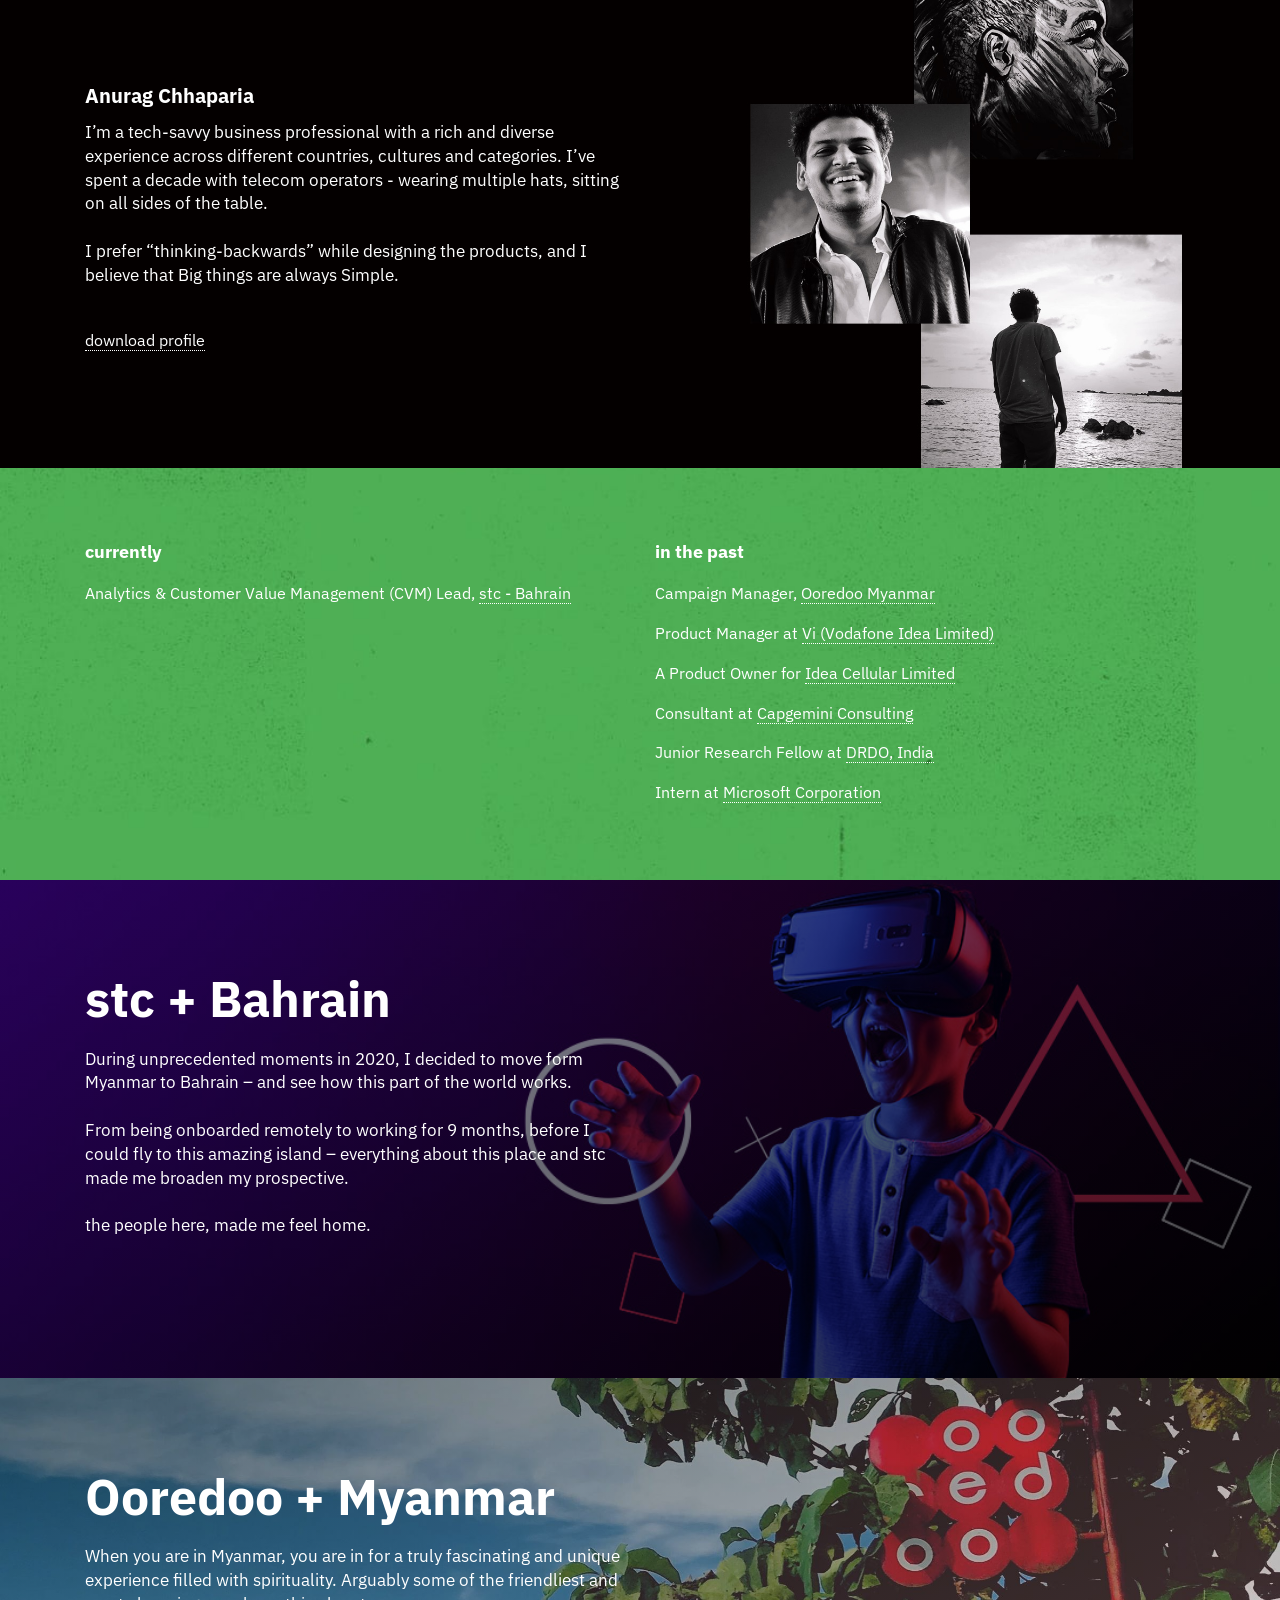
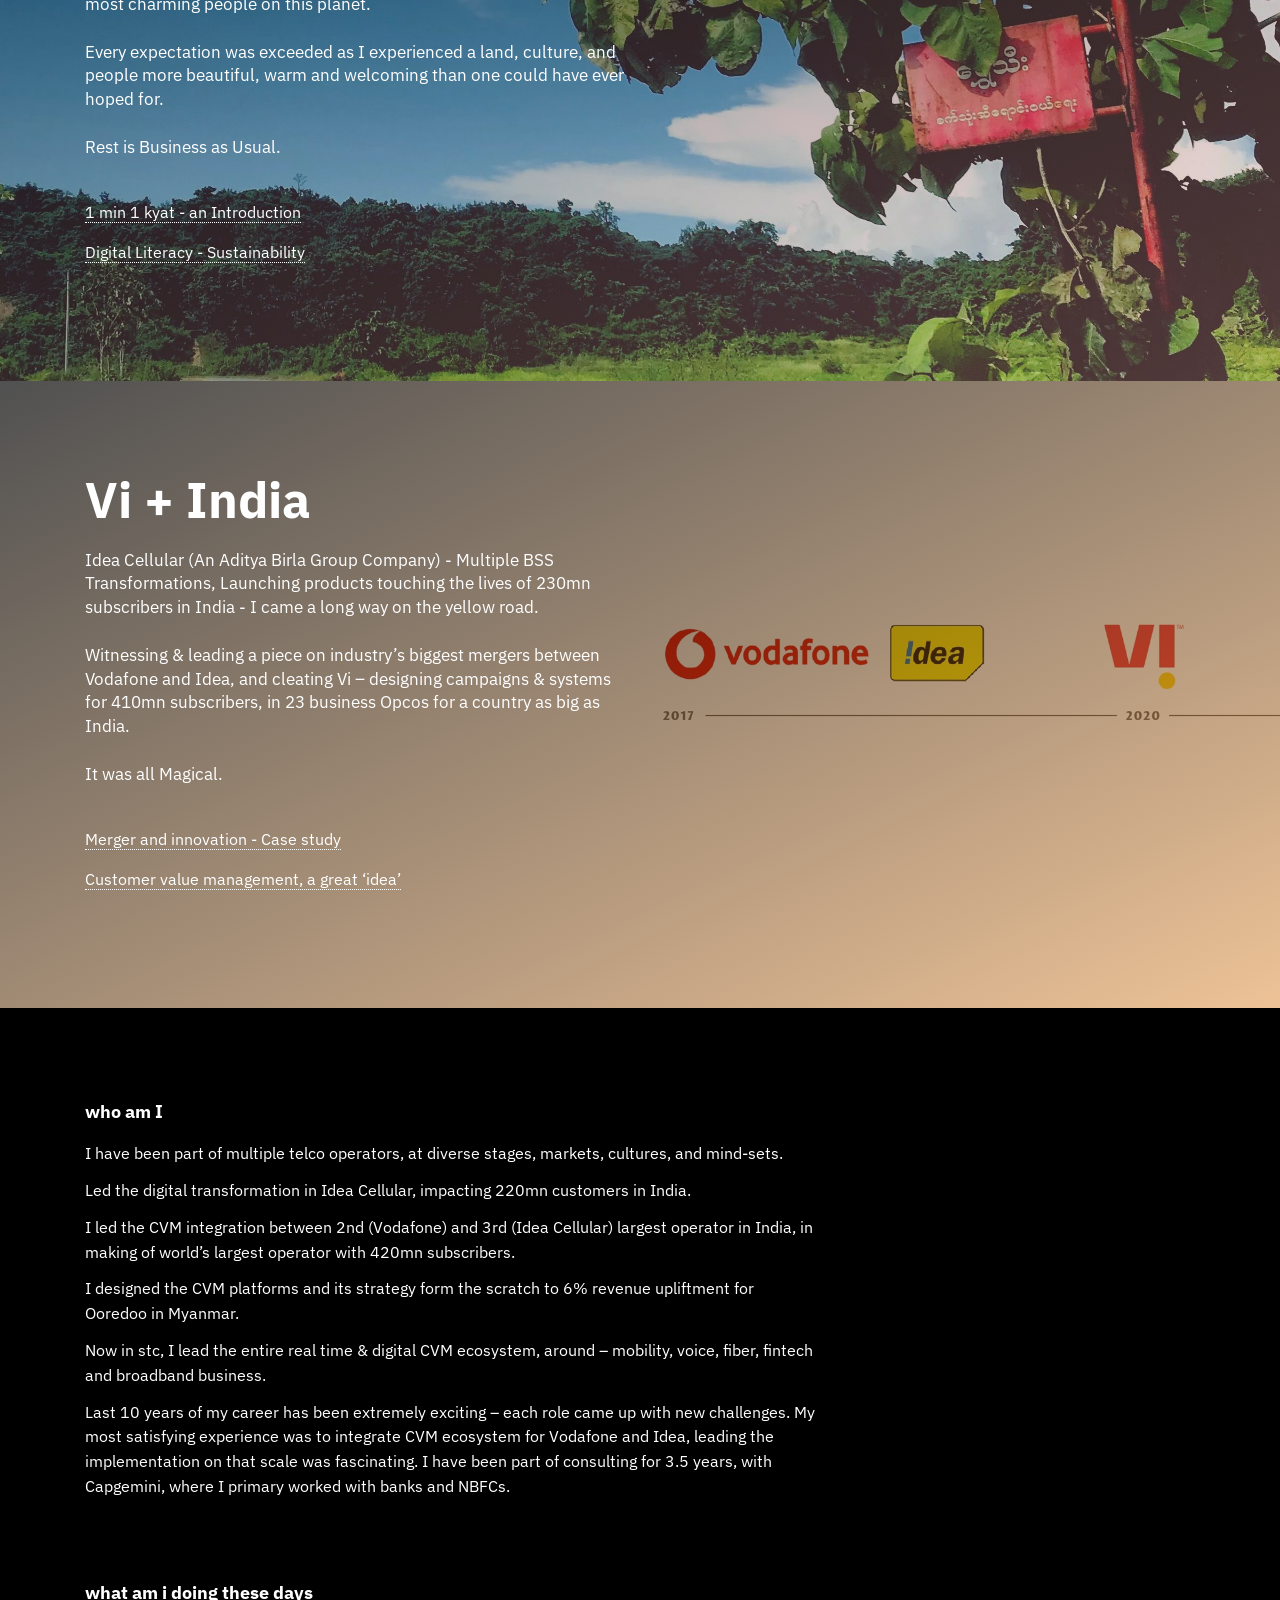
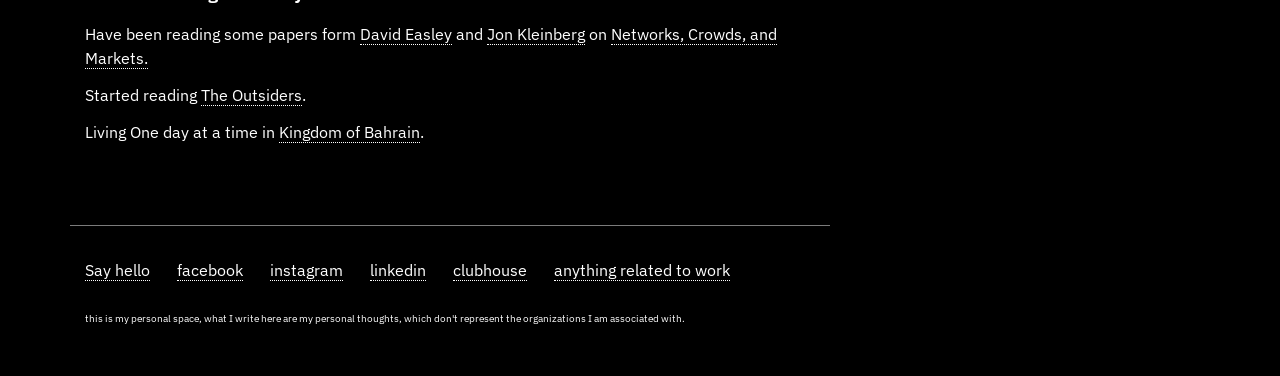
==== index.html @ 8e0df8ba "Update index.html" ====
<!DOCTYPE html>
<html lang="en">

<head>
    <meta name="robots" content="index, follow">
    <meta name="viewport" content="width=device-width, initial-scale=1, user-scalable=no" />
    <link rel="shortcut icon" href="frame/favicon.icon" />
    <!-- Primary Meta Tags -->
    <title>Anurag Chhaparia - Design, Digital and Analytics</title>
    <meta name="title" content="Anurag Chhaparia - Design, Digital and Analytics">
    <meta name="description" content="Homepage of A Product Designer/Manager having footprints on Digital, Design and Analytics, Currently based at Manama, Bahrain.">
    <!-- Open Graph / Facebook -->
    <meta property="og:type" content="website">
    <meta property="og:url" content="https://plusanurag.com/">
    <meta property="og:title" content="Anurag Chhaparia — Design, Digital and Analytics">
    <meta property="og:description" content="Homepage of A Product Designer/Manager having footprints on Digital, Design and Analytics, Currently based at Manama, Bahrain.">
    <meta name="image" property="og:image" content="asset/me3.jpg">
    <!-- Twitter -->
    <meta property="twitter:card" content="summary_large_image">
    <meta property="twitter:url" content="https://plusanurag.com/">
    <meta property="twitter:title" content="Anurag Chhaparia — Design, Digital and Analytics">
    <meta property="twitter:description" content="Homepage of A Product Designer/Manager having footprints on Digital, Design and Analytics, Currently based at Manama, Bahrain.">
    <meta property="twitter:image" content="asset/me3.jpg">
	<meta name="author" content="Anurag Chhaparia">
	
    <!--link rel="stylesheet" href="https://fonts.googleapis.com/icon?family=Material+Icons"/-->
    <!--link rel="stylesheet" href="frame/material.red-blue.min.css" rel='stylesheet' type='text/css'/-->
    <!--script defer src="frame/material.min.js"></script-->
    <!-- Global site tag (gtag.js) - Google Analytics -->
    <script async src="https://www.googletagmanager.com/gtag/js?id=UA-61023399-2"></script>
    <script>
        window.dataLayer = window.dataLayer || [];

        function gtag() {
            dataLayer.push(arguments);
        }
        gtag('js', new Date());
        gtag('config', 'UA-61023399-2');
    </script>
    <link href="https://fonts.googleapis.com/css?family=IBM+Plex+Sans:400,700&display=swap" rel="stylesheet">
    <link rel="stylesheet" href="frame/bootstrap.min.css" rel='stylesheet' type='text/css' />
    <script defer src="frame/jquery-3.3.1.slim.min.js"></script>
    <script defer src="frame/bootstrap.min.js"></script>
</head>

<body>
    <style>
        .list-inline-item {display: inline-block;margin-right: 23px !important;}
        body, h1, h2, h3, h4, h5, h6 {font-family: 'IBM Plex Sans', sans-serif; color: #FFFFFF;}
        body, h1, h2, h3, h4, h5, h6, p, ol, ul, a {font-size: 16px; line-height: 1.55;}
        .mdl-button {text-decoration: none;}
        .home {overflow: hidden !important;}
        .home1 {
            padding: 80px 0 100px 0;
            background-image: url("asset/grit-me.jpg");
            background-repeat: no-repeat;
            background-size: cover;
            background-position: 50% 50%;
        }
		 .home-oml {background: linear-gradient(155deg, #0000008a, #ff808030), url(asset/grit-oml.jpg);}
		 .home-vi { background: linear-gradient(155deg, #000000ab, #e4852473), url(asset/grit-vi.jpg);}
		 .home-stc {background: linear-gradient(155deg, #04022f78, #000000b5), url(asset/grit-stc.jpg);}
		.home-comp {
			padding: 80px 0 100px 0;
            background-repeat: no-repeat;
            background-size: cover;
            background-position: 50% 50%;
		}
        .home2 {
            padding: 30px 0 60px 0;
            background-image: url("asset/grit-green.jpg");
            background-repeat: no-repeat;
            background-size: cover;
            background-position: 50% 50%;
        }
        
        .home3 {
            padding: 50px 0;
            background-color: #000;
        }
        
        .home-i1 {
            font-size: 20px;
            font-weight: 700;
        }
        
        .home-i2 {
            font-size: 17px;
            line-height: 1.4;
            margin: 10px 0 40px 0;
        }
        
        .home2-i1 {
            font-size: 18px;
            margin: 40px 0 15px 0;
            font-weight: 700;
        }
        
        .home2-i2 {
            margin-bottom: 15px;
        }
        
        li {
            margin: 12px 0;
        }
        
        ul {
            padding: 0;
            list-style-type: none;
        }
        
        a {
            text-decoration: none;
            color: #fff;
            border-bottom: 1px dotted #FFFFFF;
            transition: border .15s ease;
            cursor: pointer;
        }
        
        a:hover {
            color: #f8f9f8;
            text-decoration: none;
        }
        
        ::selection {
            background: rgba(78, 174, 84, 0.86);
            color: #FFF;
        }
    </style>
    <section class="home home1">
        <div class="container">
            <div class="row">
                <div class="col-sm-6 col-9">
                    <div class="home-i1">Anurag Chhaparia</div>
                    <div class="home-i2">
			  
			I’m a tech-savvy business professional with a rich and diverse experience across different countries, cultures and categories.
			    I’ve spent a decade with telecom operators - wearing multiple hats, sitting on all sides of the table.
                        <br>
                        <br> I prefer “thinking-backwards” while designing the products, and I believe that Big things are always Simple.
		     </div>
			    <p style="margin-top: 20px;"> <a target="_blank" href="docs/AnuragChhaparia_May2021.pdf">download profile</a> </p>
                </div>
            </div>
        </div>
    </section>
    <section class="home home2">
        <div class="container">
            <div class="row">
                <div class="col-sm-6 col-12">
                    <div class="home2-i1">currently</div>
                    <div class="home2-i2">Analytics & Customer Value Management (CVM) Lead, <a target="_blank" href="https://www.stc.com.bh/">stc - Bahrain</a> </div>
				</div>
				<div class="col-sm-6 col-12">
                    <div class="home2-i1">in the past</div>
                    <div class="home2-i2">Campaign Manager, <a target="_blank" href="https://www.ooredoo.com.mm/">Ooredoo Myanmar</a> </div>
                    <div class="home2-i2">Product Manager at <a target="_blank" href="https://www.myvi.in/">Vi (Vodafone Idea Limited)</a> </div>
                    <div class="home2-i2">A Product Owner for <a target="_blank" href="https://www.ideacellular.com/">Idea Cellular Limited</a> </div>
                    <div class="home2-i2">Consultant at <a target="_blank" href="https://www.capgemini.com/">Capgemini Consulting</a> </div>
                    <div class="home2-i2">Junior Research Fellow at <a target="_blank" href="https://www.drdo.gov.in/">DRDO, India</a> </div>
                    <div class="home2-i2">Intern at <a target="_blank" href="https://www.microsoft.com/">Microsoft Corporation</a> </div>
                </div>
            </div>
        </div>
    </section>
    
	<section class="home home-comp home-stc">
        <div class="container">
            <div class="row">
                <div class="col-sm-6 col-9">
                    <div class="home-i1" style="font-size: 50px;">stc + Bahrain</div>
                    <div class="home-i2">During unprecedented moments in 2020, I decided to move form Myanmar to Bahrain – and see how this part of the world works. 
					<br>
					<br>
					From being onboarded remotely to working for 9 months, before I could fly to this amazing island – everything about this place and stc made me broaden my prospective.
					<br>
					<br>
					the people here, made me feel home.  
					</div>

                </div>
            </div>
        </div>
    </section>
		
	<section class="home home-comp home-oml">
        <div class="container">
            <div class="row">
                <div class="col-sm-6 col-9">
                    <div class="home-i1" style="font-size: 50px;">Ooredoo + Myanmar</div>
                    <div class="home-i2">When you are in Myanmar, you are in for a truly fascinating and unique experience filled with spirituality. Arguably some of the friendliest and most charming people on this planet.
					<br>
					<br>
					Every expectation was exceeded as I experienced a land, culture, and people more beautiful, warm and welcoming than one could have ever hoped for.
					<br>
					<br>
					Rest is Business as Usual. 
					</div>
			<p style="margin-top: 15px;"> <a target="_blank" href="https://ooredoo.com.mm/portal/en/1min1ks">1 min 1 kyat - an Introduction</a> </p>
			<p style="margin-top: 10px;"> <a target="_blank" href="https://ooredoo.com.mm/portal/en/digitalliteracy">Digital Literacy - Sustainability</a> </p>

                </div>
            </div>
        </div>
    </section>
	
	<section class="home home-comp home-vi">
        <div class="container">
            <div class="row">
                <div class="col-sm-6 col-9">
                    <div class="home-i1" style="font-size: 50px;">Vi + India</div>
                    	<div class="home-i2">Idea Cellular (An Aditya Birla Group Company) - Multiple BSS Transformations, Launching products touching the lives of 230mn subscribers in India - I came a long way on the yellow road.
			<br>
			<br>
			Witnessing & leading a piece on industry’s biggest mergers between Vodafone and Idea, and cleating Vi – designing campaigns & systems for 410mn subscribers, in 23 business Opcos for a country as big as India. 
			<br>
			<br>
			It was all Magical.
		     </div>
			 <p style="margin-top: 15px;"> <a target="_blank" href="https://www.ibm.com/case-studies/vodafone-idea/">Merger and innovation - Case study</a> </p>
			<p style="margin-top: 10px;"> <a target="_blank" href="https://www.sas.com/en_in/customers/idea-cellular.html">Customer value management, a great ‘idea’</a> </p>

                </div>
            </div>
        </div>
    </section>

	
	<section class="home home3">
        <div class="container">
            <div class="row">
		 <div class="col-sm-8 col-12">
                    <div class="home2-i1">who am I</div>
                    <div class="home-i2">
                        <ul>
                            <li> I have been part of multiple telco operators, at diverse stages, markets, cultures, and mind-sets.</li>
                            <li> Led the digital transformation in Idea Cellular, impacting 220mn customers in India.</li>
				<li>I led the CVM integration between 2nd (Vodafone) and 3rd (Idea Cellular) largest operator in India, in making of world’s largest operator with 420mn subscribers.</li>
				<li> I designed the CVM platforms and its strategy form the scratch to 6% revenue upliftment for Ooredoo in Myanmar. </li>
				<li> Now in stc, I lead the entire real time & digital CVM ecosystem, around – mobility, voice, fiber, fintech and broadband business.</li>
				<li>Last 10 years of my career has been extremely exciting – each role came up with new challenges. My most satisfying experience was to integrate CVM ecosystem for Vodafone and Idea, leading the implementation on that scale was fascinating. 
I have been part of consulting for 3.5 years, with Capgemini, where I primary worked with banks and NBFCs.
 </li>
                        </ul>
                    </div>
                </div>
		    
                <div class="col-sm-8 col-12">
                    <div class="home2-i1">what am i doing these days</div>
                    <div class="home-i2">
                        <ul>
                            <li> Have been reading some papers form <a href="http://www.arts.cornell.edu/econ/deasley/" target="_blank">David Easley</a> and <a href="http://www.cs.cornell.edu/home/kleinber/" target="_blank">Jon Kleinberg</a> on <a href="http://www.cs.cornell.edu/home/kleinber/networks-book/" target="_blank"> Networks, Crowds, and Markets.</a></li>
                            <li> Started reading <a href="https://www.goodreads.com/book/show/13586932-the-outsiders" target="_blank">The Outsiders</a>.</li>
                            <li> Living One day at a time in <a href="https://en.wikipedia.org/wiki/Bahrain" target="_blank"> Kingdom of Bahrain</a>.</li>
                        </ul>
                    </div>
                </div>
                <div class="col-sm-8 col-12" style="margin-top: 40px; border-top: 1px solid #7b7b7b;padding-top: 20px; ">
                    <ul class="list-inline">
                        <li class="list-inline-item"><a target="_blank" href="mailto:anurag.chhaparia@gmail.com">Say hello</a></li>
                        <li class="list-inline-item"><a target="_blank" href="https://facebook.com/plusanurag/">facebook</a></li>
                        <li class="list-inline-item"><a target="_blank" href="https://instagram.com/plusanurag/">instagram</a></li>
                        <li class="list-inline-item"><a target="_blank" href="https://www.linkedin.com/in/plusanurag/">linkedin</a></li>
			<li class="list-inline-item"><a target="_blank" href="https://www.clubhouse.com/@plusanurag">clubhouse</a></li>
                        <li class="list-inline-item"><a target="_blank" href="mailto:achhaparia@stc.com.bh">anything related to work</a></li>
                    </ul>
                    <div class="home3-i3" style="font-size: 10px;"> this is my personal space, what I write here are my personal thoughts, which don't represent the organizations I am associated with. </div>
                </div>
            </div>
        </div>
    </section>
</body>

</html>
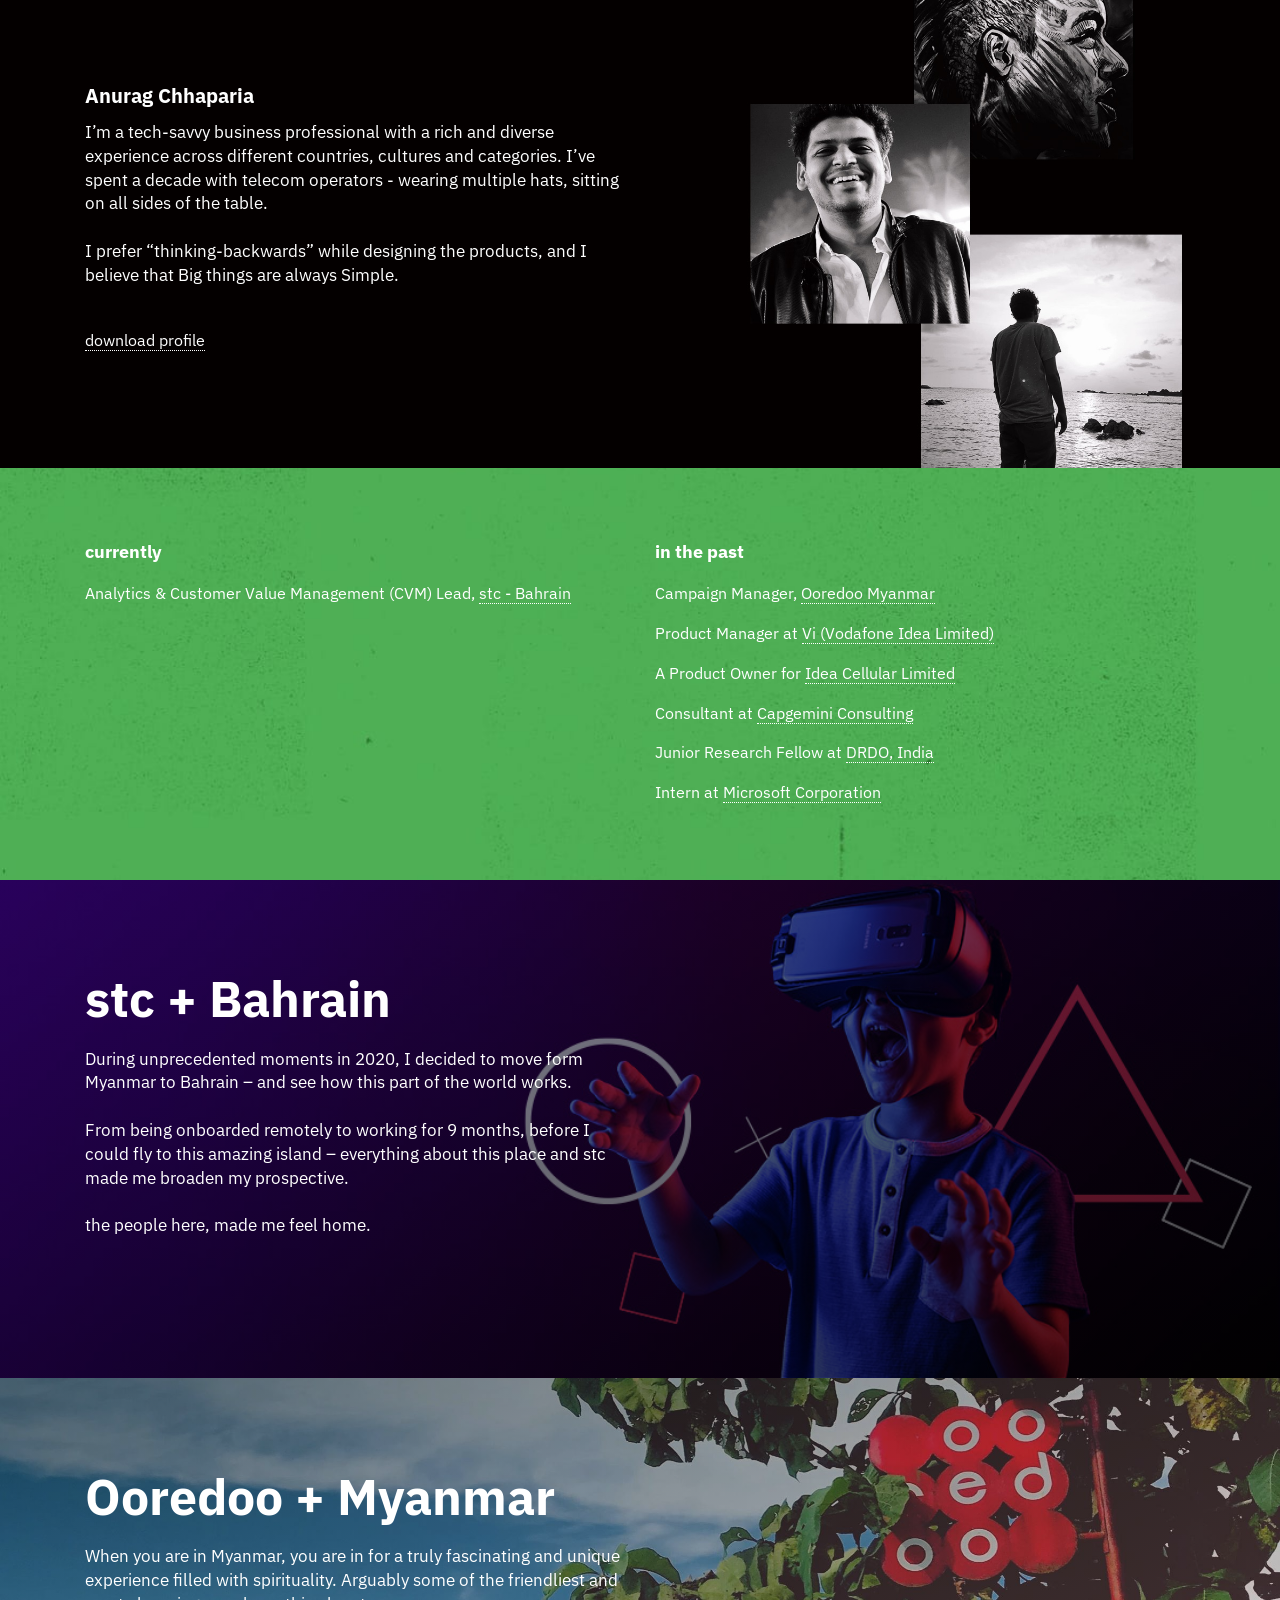
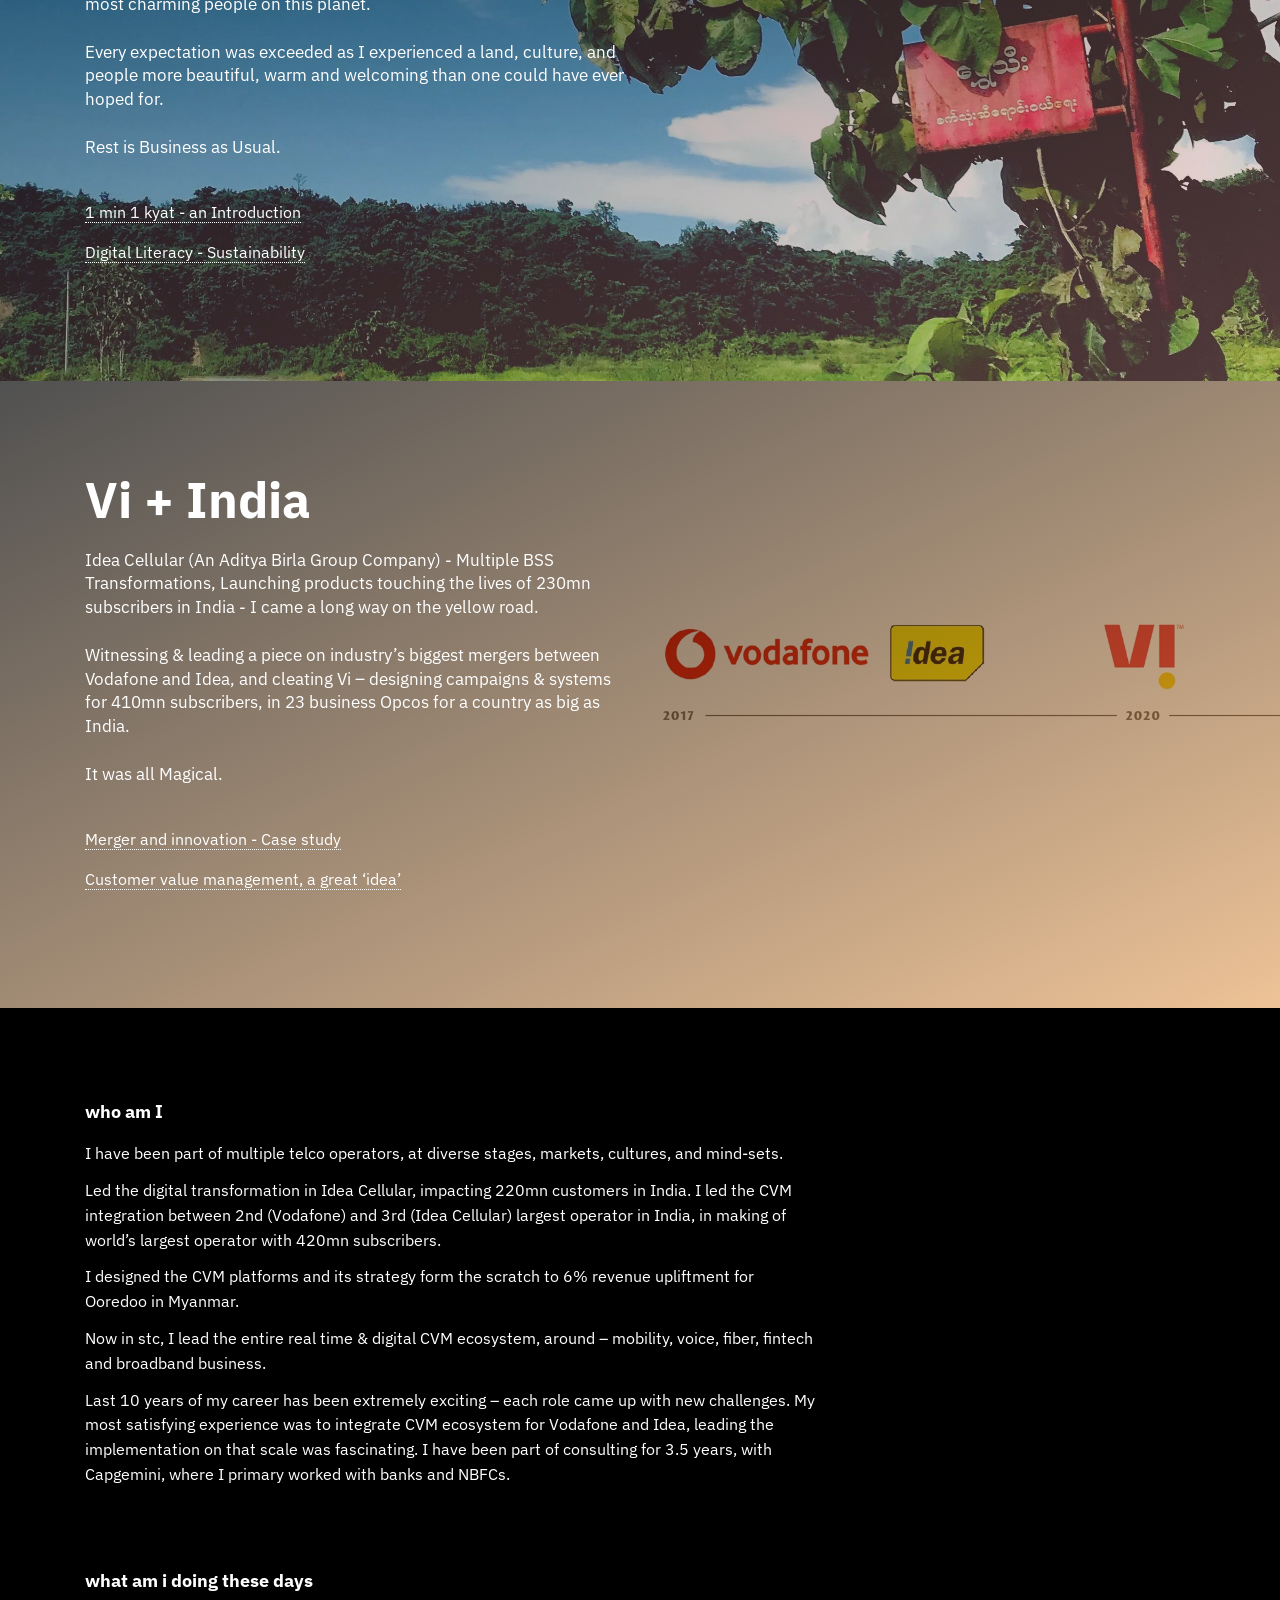
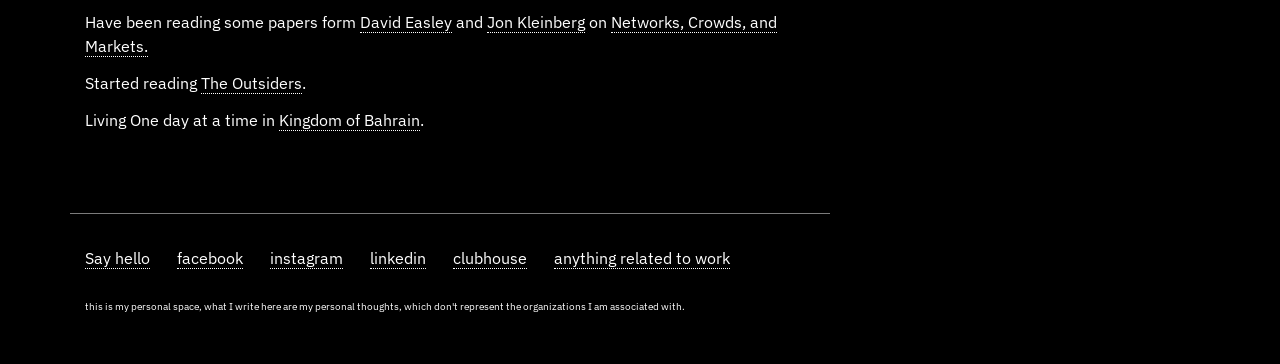
==== commit 8316ce3a: "Update index.html" ====
--- a/index.html
+++ b/index.html
@@ -234,9 +234,8 @@
                     <div class="home-i2">
                         <ul>
                             <li> I have been part of multiple telco operators, at diverse stages, markets, cultures, and mind-sets.</li>
-                            <li> Led the digital transformation in Idea Cellular, impacting 220mn customers in India.</li>
-				<li>I led the CVM integration between 2nd (Vodafone) and 3rd (Idea Cellular) largest operator in India, in making of world’s largest operator with 420mn subscribers.</li>
-				<li> I designed the CVM platforms and its strategy form the scratch to 6% revenue upliftment for Ooredoo in Myanmar. </li>
+                            <li> Led the digital transformation in Idea Cellular, impacting 220mn customers in India. I led the CVM integration between 2nd (Vodafone) and 3rd (Idea Cellular) largest operator in India, in making of world’s largest operator with 420mn subscribers.</li>
+				I designed the CVM platforms and its strategy form the scratch to 6% revenue upliftment for Ooredoo in Myanmar. </li>
 				<li> Now in stc, I lead the entire real time & digital CVM ecosystem, around – mobility, voice, fiber, fintech and broadband business.</li>
 				<li>Last 10 years of my career has been extremely exciting – each role came up with new challenges. My most satisfying experience was to integrate CVM ecosystem for Vodafone and Idea, leading the implementation on that scale was fascinating. 
 I have been part of consulting for 3.5 years, with Capgemini, where I primary worked with banks and NBFCs.
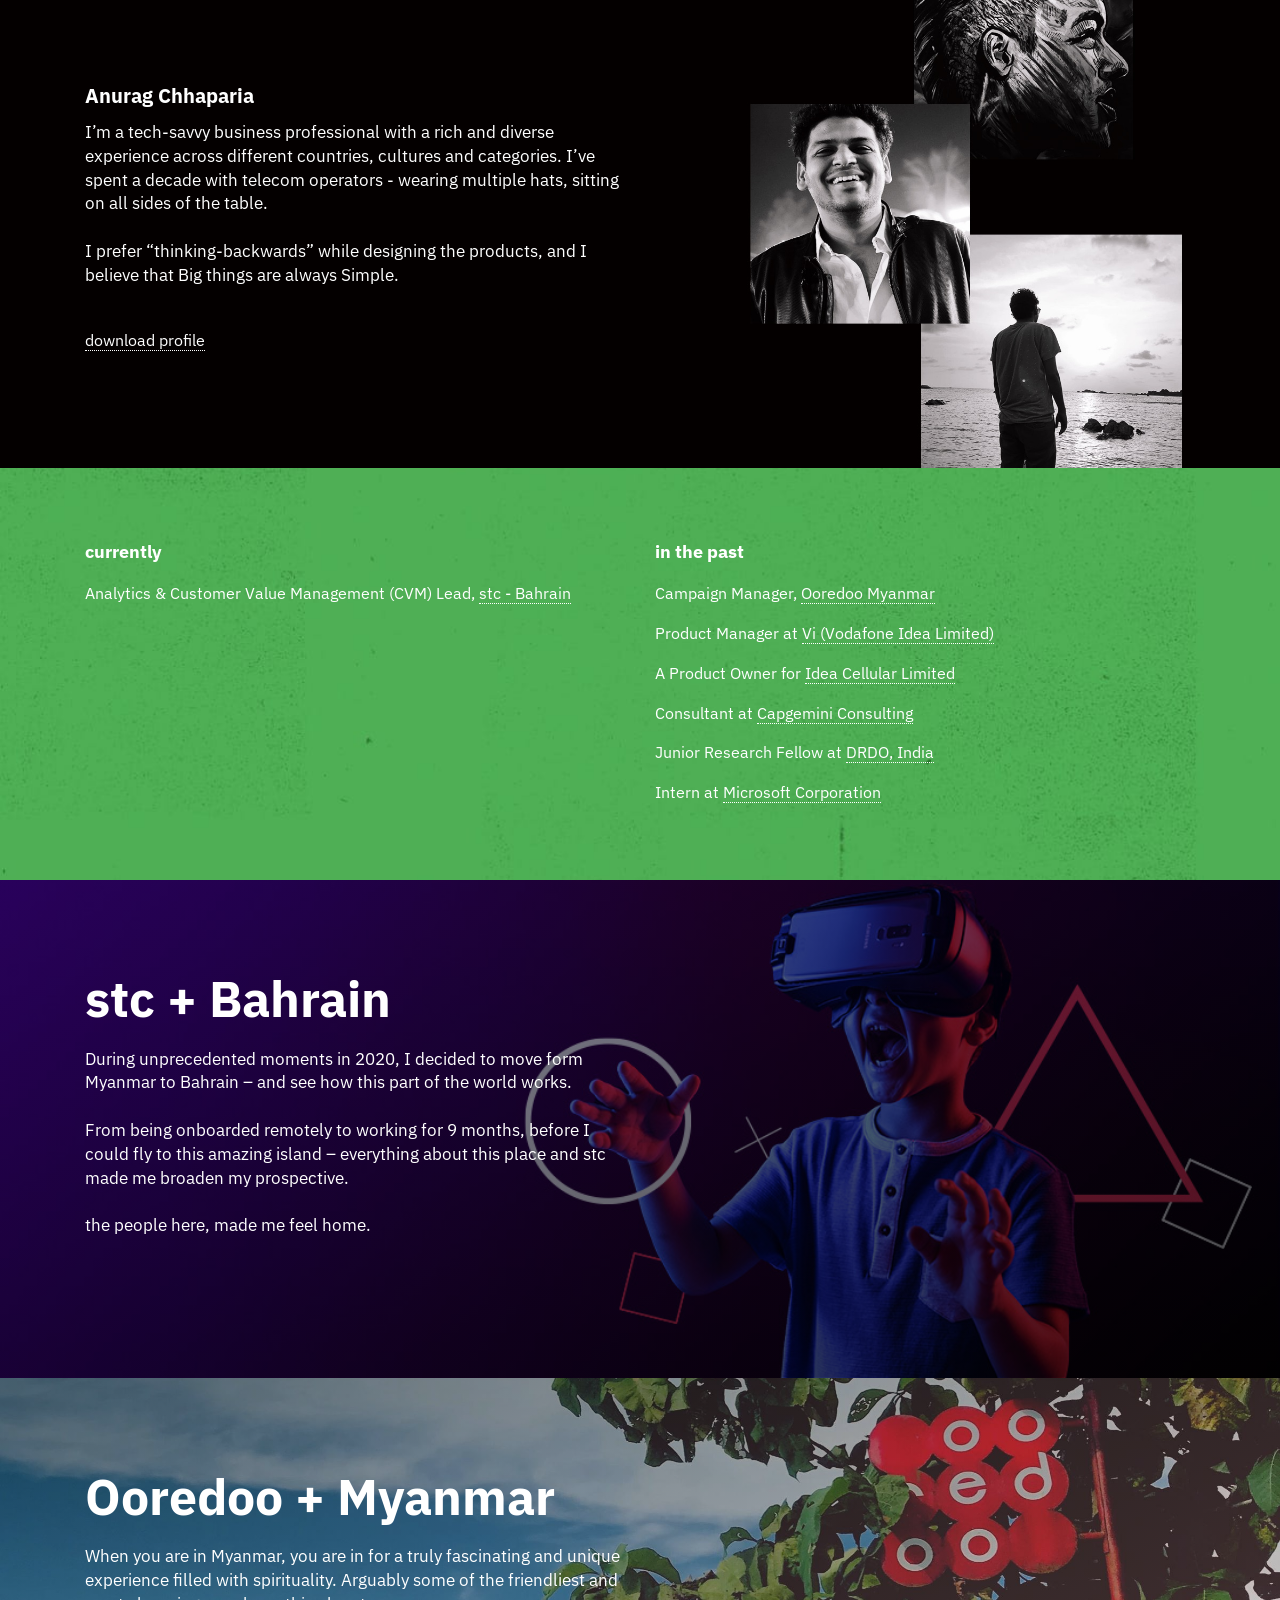
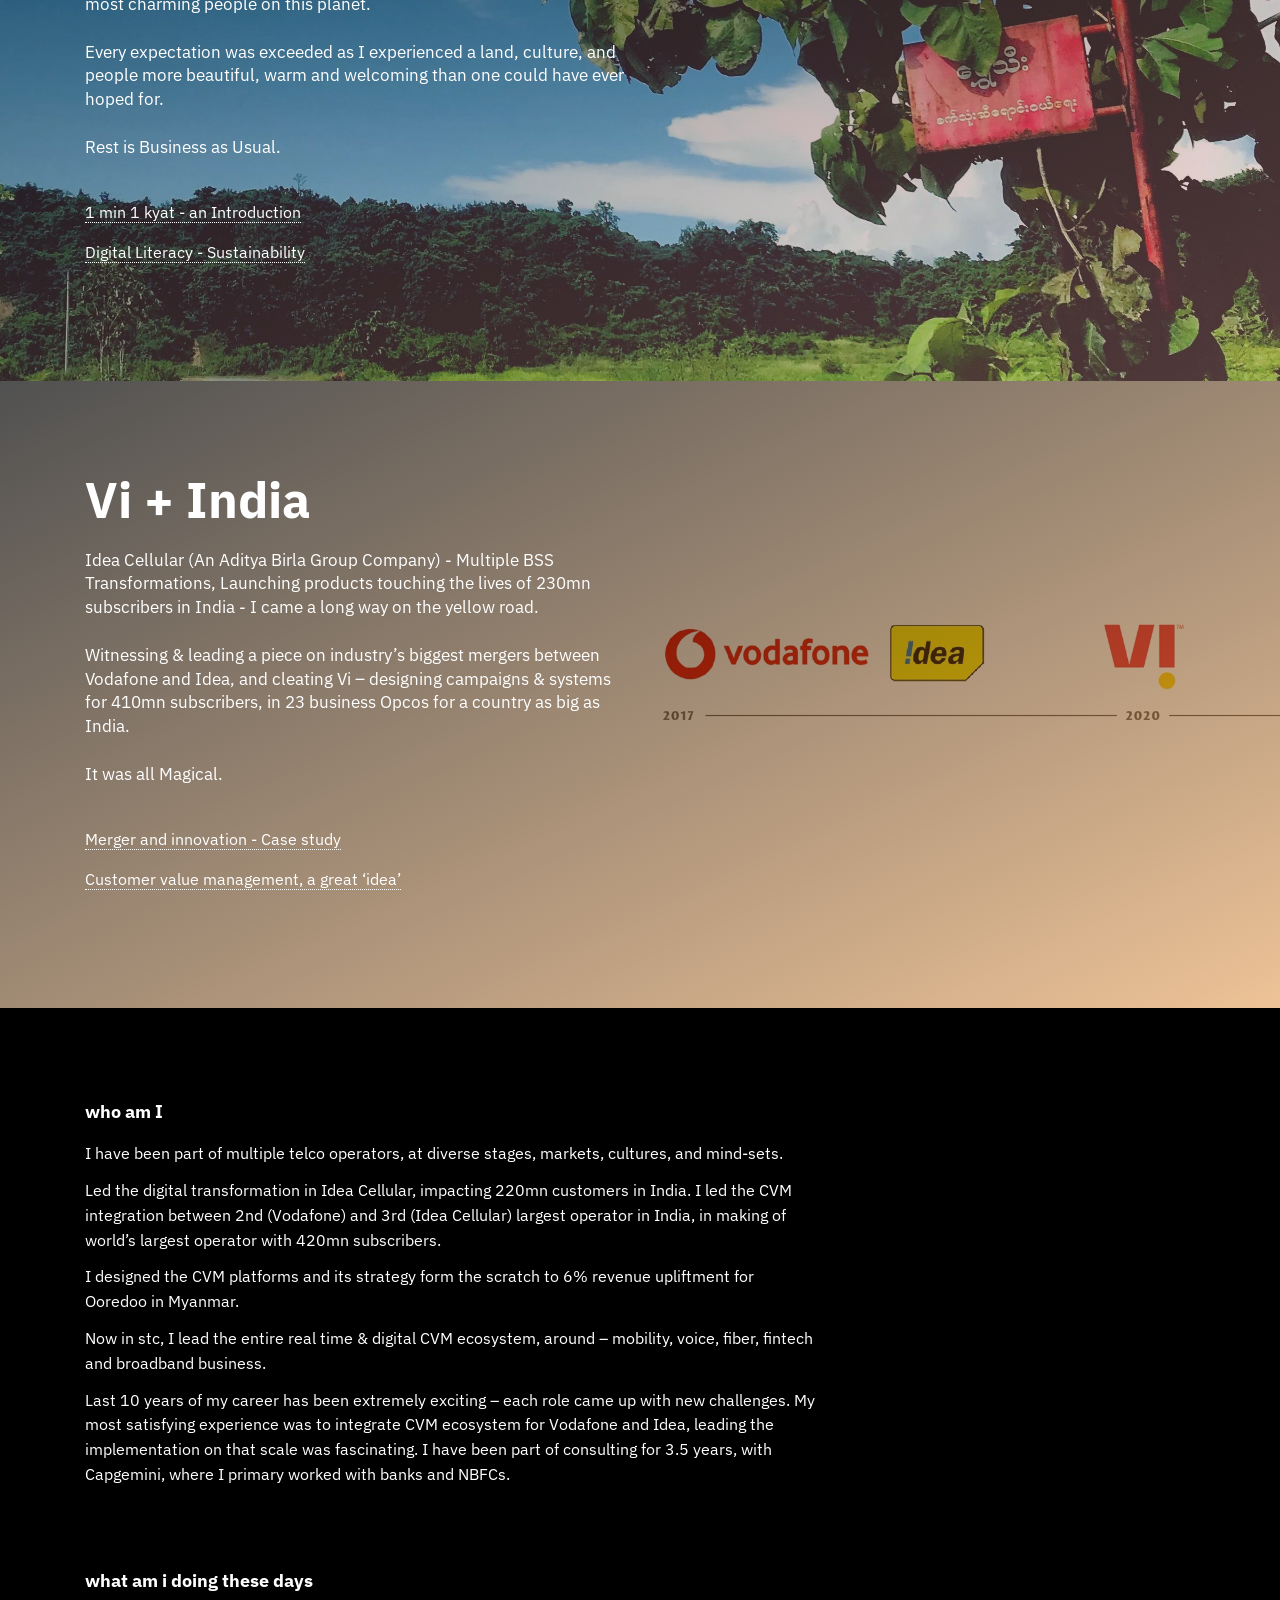
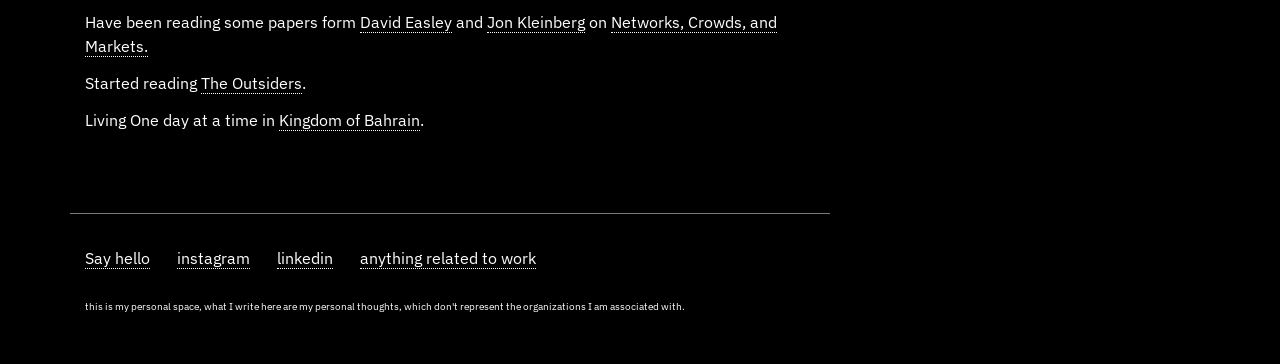
==== commit 5f060d0f: "Update index.html" ====
--- a/index.html
+++ b/index.html
@@ -257,10 +257,9 @@
                 <div class="col-sm-8 col-12" style="margin-top: 40px; border-top: 1px solid #7b7b7b;padding-top: 20px; ">
                     <ul class="list-inline">
                         <li class="list-inline-item"><a target="_blank" href="mailto:anurag.chhaparia@gmail.com">Say hello</a></li>
-                        <li class="list-inline-item"><a target="_blank" href="https://facebook.com/plusanurag/">facebook</a></li>
+
                         <li class="list-inline-item"><a target="_blank" href="https://instagram.com/plusanurag/">instagram</a></li>
                         <li class="list-inline-item"><a target="_blank" href="https://www.linkedin.com/in/plusanurag/">linkedin</a></li>
-			<li class="list-inline-item"><a target="_blank" href="https://www.clubhouse.com/@plusanurag">clubhouse</a></li>
                         <li class="list-inline-item"><a target="_blank" href="mailto:achhaparia@stc.com.bh">anything related to work</a></li>
                     </ul>
                     <div class="home3-i3" style="font-size: 10px;"> this is my personal space, what I write here are my personal thoughts, which don't represent the organizations I am associated with. </div>
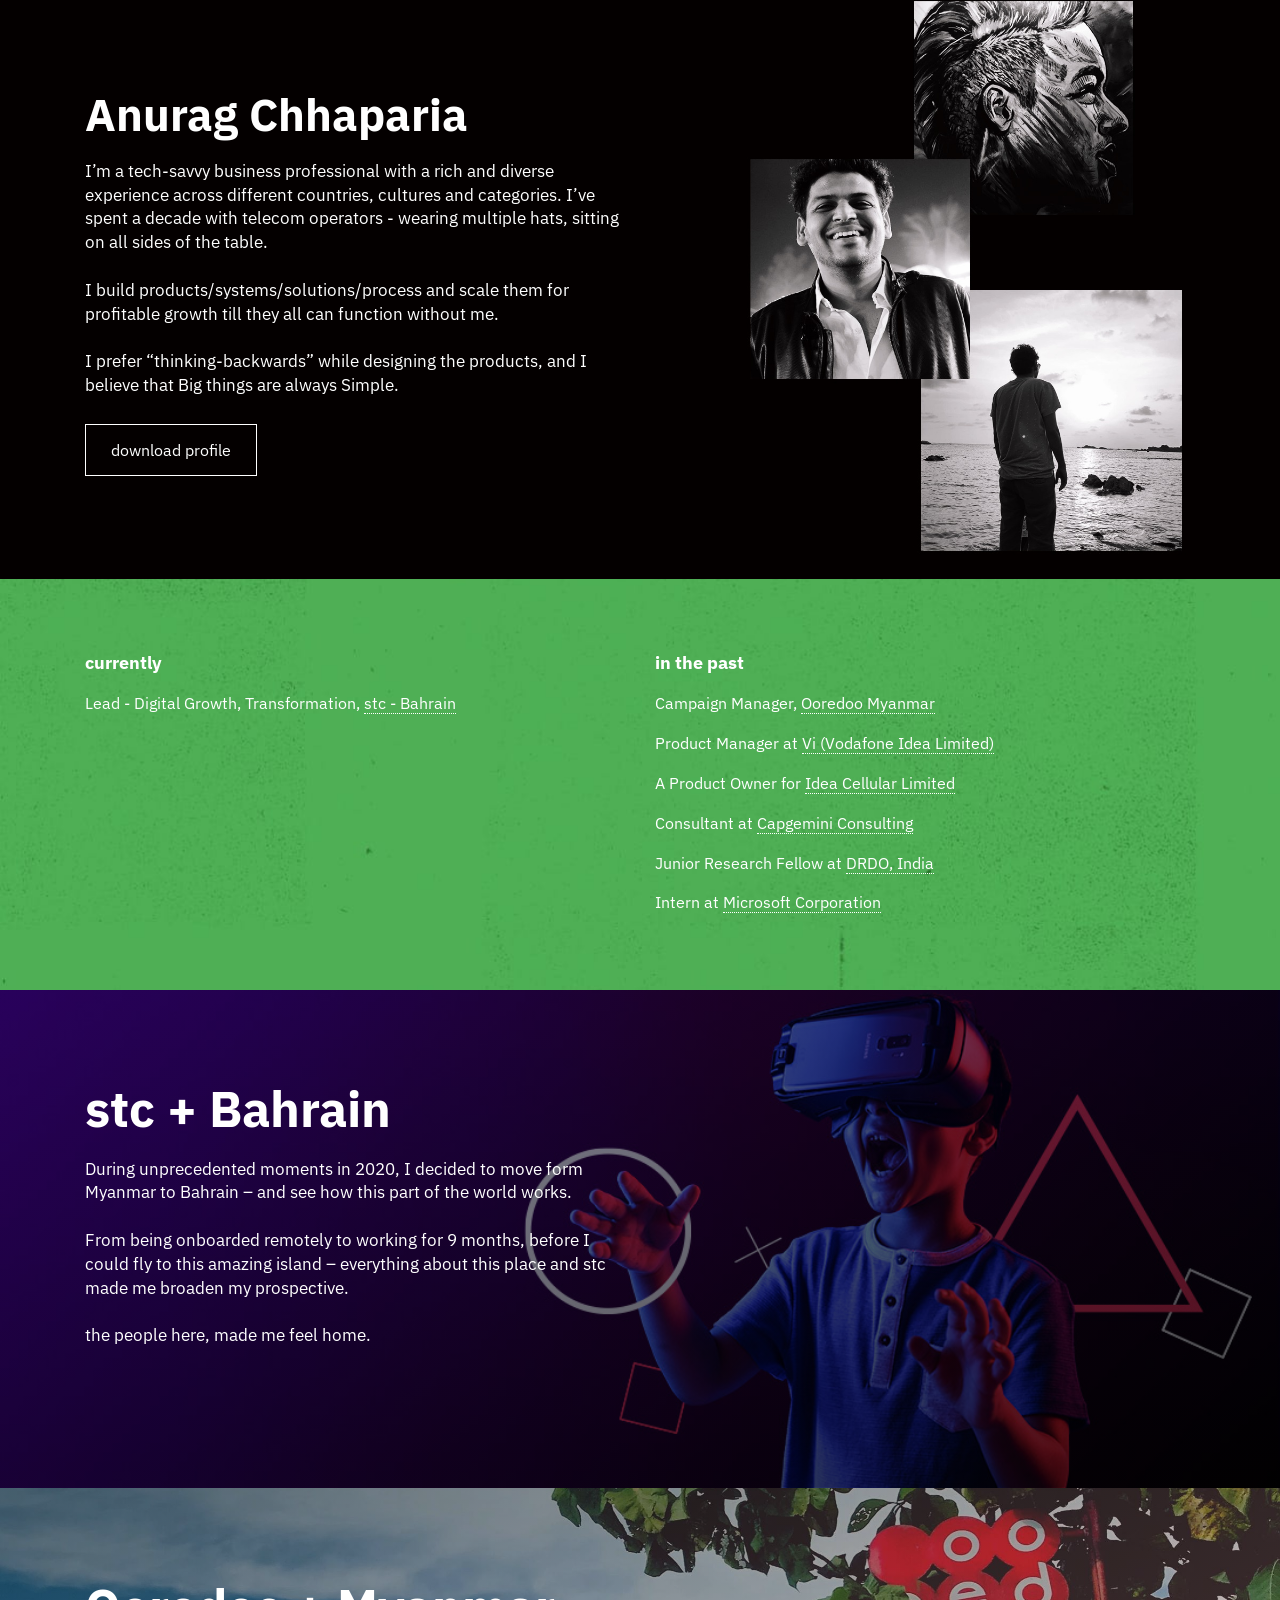
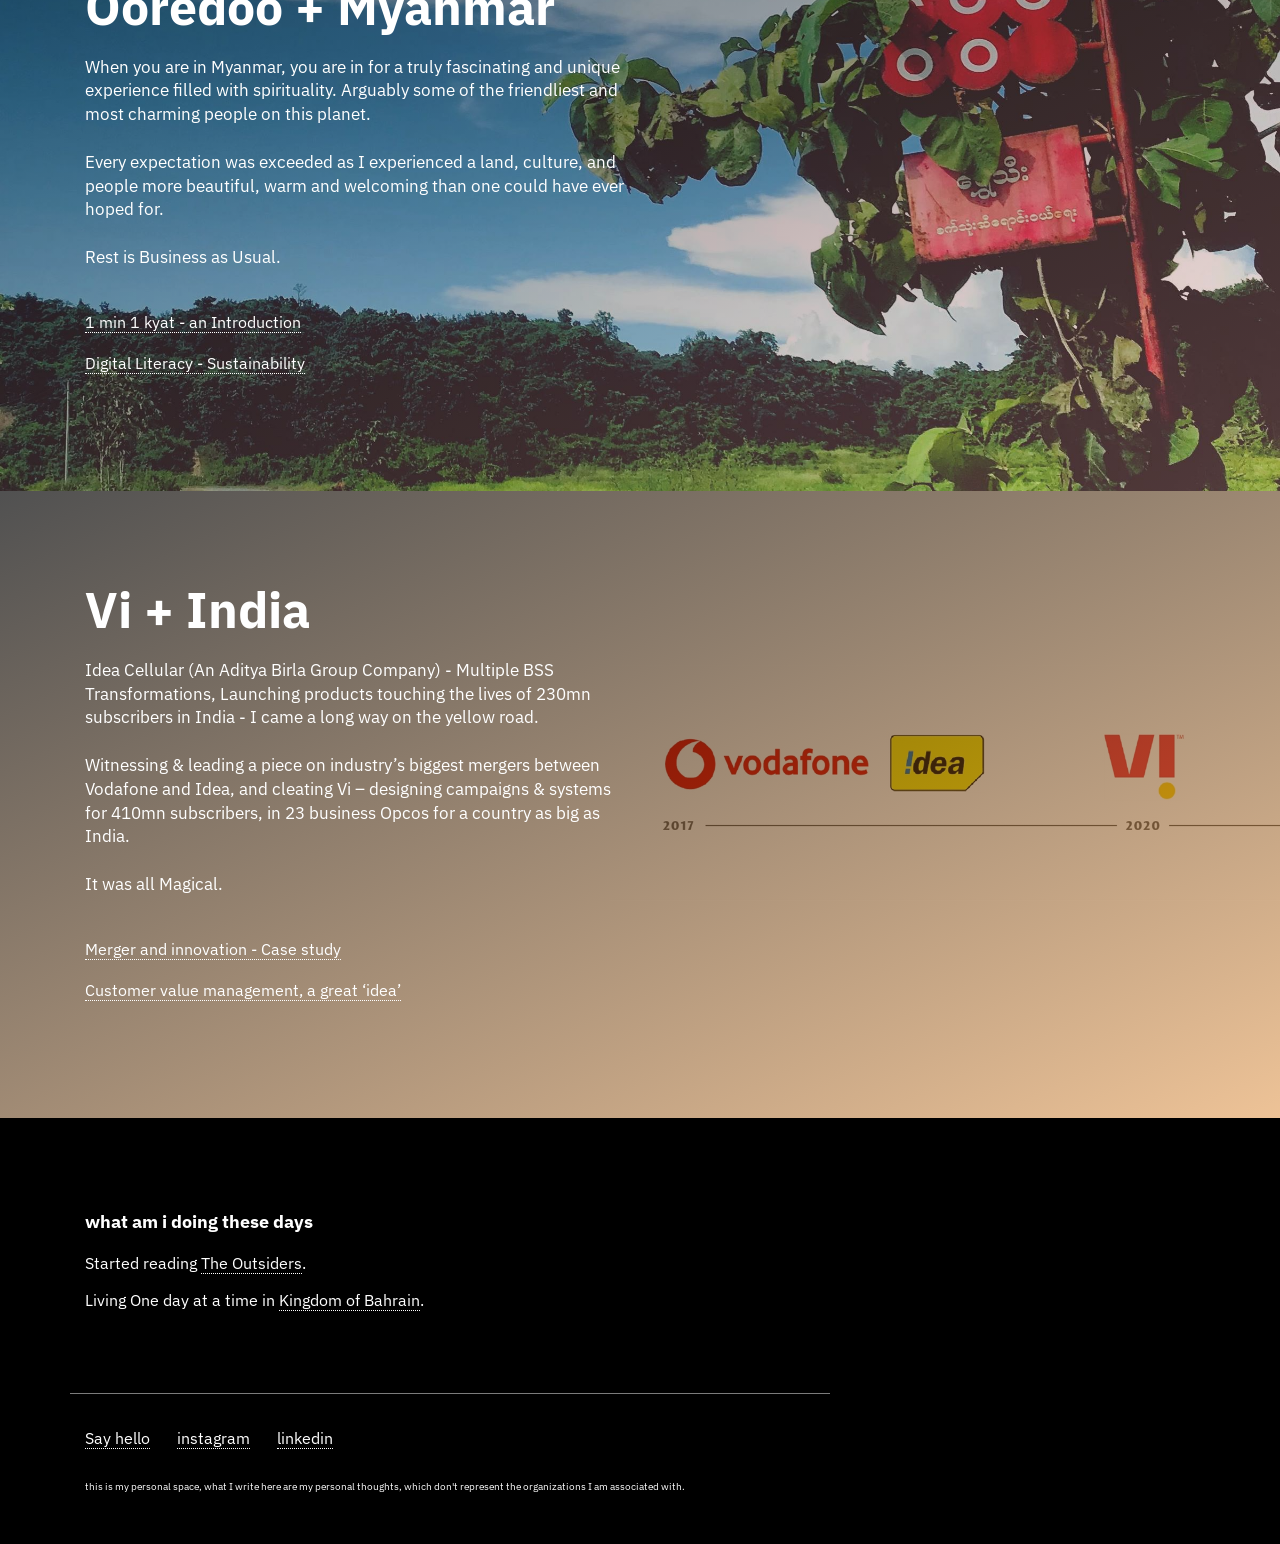
==== commit 4e05b9c2: "Add files via upload" ====
--- a/index.html
+++ b/index.html
@@ -6,13 +6,13 @@
     <meta name="viewport" content="width=device-width, initial-scale=1, user-scalable=no" />
     <link rel="shortcut icon" href="frame/favicon.icon" />
     <!-- Primary Meta Tags -->
-    <title>Anurag Chhaparia - Design, Digital and Analytics</title>
+    <title>Anurag Chhaparia - Digital Growth, Transformation and Analytics</title>
     <meta name="title" content="Anurag Chhaparia - Design, Digital and Analytics">
     <meta name="description" content="Homepage of A Product Designer/Manager having footprints on Digital, Design and Analytics, Currently based at Manama, Bahrain.">
     <!-- Open Graph / Facebook -->
     <meta property="og:type" content="website">
     <meta property="og:url" content="https://plusanurag.com/">
-    <meta property="og:title" content="Anurag Chhaparia — Design, Digital and Analytics">
+    <meta property="og:title" content="Anurag Chhaparia — Design, Digital, Growth and Analytics">
     <meta property="og:description" content="Homepage of A Product Designer/Manager having footprints on Digital, Design and Analytics, Currently based at Manama, Bahrain.">
     <meta name="image" property="og:image" content="asset/me3.jpg">
     <!-- Twitter -->
@@ -55,17 +55,11 @@
             background-image: url("asset/grit-me.jpg");
             background-repeat: no-repeat;
             background-size: cover;
-            background-position: 50% 50%;
-        }
-		 .home-oml {background: linear-gradient(155deg, #0000008a, #ff808030), url(asset/grit-oml.jpg);}
-		 .home-vi { background: linear-gradient(155deg, #000000ab, #e4852473), url(asset/grit-vi.jpg);}
-		 .home-stc {background: linear-gradient(155deg, #04022f78, #000000b5), url(asset/grit-stc.jpg);}
-		.home-comp {
-			padding: 80px 0 100px 0;
-            background-repeat: no-repeat;
-            background-size: cover;
-            background-position: 50% 50%;
-		}
+            background-position: 50% 50%;}
+	.home-oml {background: linear-gradient(155deg, #0000008a, #ff808030), url(asset/grit-oml.jpg);}
+	.home-vi { background: linear-gradient(155deg, #000000ab, #e4852473), url(asset/grit-vi.jpg);}
+	.home-stc {background: linear-gradient(155deg, #04022f78, #000000b5), url(asset/grit-stc.jpg);}
+	.home-comp {padding: 80px 0 100px 0; background-repeat: no-repeat; background-size: cover; background-position: 50% 50%;}
         .home2 {
             padding: 30px 0 60px 0;
             background-image: url("asset/grit-green.jpg");
@@ -80,7 +74,7 @@
         }
         
         .home-i1 {
-            font-size: 20px;
+            font-size: 45px;
             font-weight: 700;
         }
         
@@ -136,10 +130,11 @@
 			  
 			I’m a tech-savvy business professional with a rich and diverse experience across different countries, cultures and categories.
 			    I’ve spent a decade with telecom operators - wearing multiple hats, sitting on all sides of the table.
-                        <br>
-                        <br> I prefer “thinking-backwards” while designing the products, and I believe that Big things are always Simple.
+                        <br><br>
+			     I build products/systems/solutions/process and scale them for profitable growth till they all can function without me.
+                        <br><br> I prefer “thinking-backwards” while designing the products, and I believe that Big things are always Simple.
 		     </div>
-			    <p style="margin-top: 20px;"> <a target="_blank" href="docs/AnuragChhaparia_May2021.pdf">download profile</a> </p>
+			    <p style="margin-top: 20px;"> <a target="_blank" style="border: 1px solid #ffffff; padding: 15px 25px;" href="docs/AnuragChh_PM_10Years_BH.pdf">download profile</a> </p>
                 </div>
             </div>
         </div>
@@ -149,7 +144,7 @@
             <div class="row">
                 <div class="col-sm-6 col-12">
                     <div class="home2-i1">currently</div>
-                    <div class="home2-i2">Analytics & Customer Value Management (CVM) Lead, <a target="_blank" href="https://www.stc.com.bh/">stc - Bahrain</a> </div>
+                    <div class="home2-i2">Lead - Digital Growth, Transformation,  <a target="_blank" href="https://www.stc.com.bh/">stc - Bahrain</a> </div>
 				</div>
 				<div class="col-sm-6 col-12">
                     <div class="home2-i1">in the past</div>
@@ -229,26 +224,11 @@
 	<section class="home home3">
         <div class="container">
             <div class="row">
-		 <div class="col-sm-8 col-12">
-                    <div class="home2-i1">who am I</div>
-                    <div class="home-i2">
-                        <ul>
-                            <li> I have been part of multiple telco operators, at diverse stages, markets, cultures, and mind-sets.</li>
-                            <li> Led the digital transformation in Idea Cellular, impacting 220mn customers in India. I led the CVM integration between 2nd (Vodafone) and 3rd (Idea Cellular) largest operator in India, in making of world’s largest operator with 420mn subscribers.</li>
-				I designed the CVM platforms and its strategy form the scratch to 6% revenue upliftment for Ooredoo in Myanmar. </li>
-				<li> Now in stc, I lead the entire real time & digital CVM ecosystem, around – mobility, voice, fiber, fintech and broadband business.</li>
-				<li>Last 10 years of my career has been extremely exciting – each role came up with new challenges. My most satisfying experience was to integrate CVM ecosystem for Vodafone and Idea, leading the implementation on that scale was fascinating. 
-I have been part of consulting for 3.5 years, with Capgemini, where I primary worked with banks and NBFCs.
- </li>
-                        </ul>
-                    </div>
-                </div>
 		    
                 <div class="col-sm-8 col-12">
                     <div class="home2-i1">what am i doing these days</div>
                     <div class="home-i2">
                         <ul>
-                            <li> Have been reading some papers form <a href="http://www.arts.cornell.edu/econ/deasley/" target="_blank">David Easley</a> and <a href="http://www.cs.cornell.edu/home/kleinber/" target="_blank">Jon Kleinberg</a> on <a href="http://www.cs.cornell.edu/home/kleinber/networks-book/" target="_blank"> Networks, Crowds, and Markets.</a></li>
                             <li> Started reading <a href="https://www.goodreads.com/book/show/13586932-the-outsiders" target="_blank">The Outsiders</a>.</li>
                             <li> Living One day at a time in <a href="https://en.wikipedia.org/wiki/Bahrain" target="_blank"> Kingdom of Bahrain</a>.</li>
                         </ul>
@@ -260,7 +240,7 @@
 
                         <li class="list-inline-item"><a target="_blank" href="https://instagram.com/plusanurag/">instagram</a></li>
                         <li class="list-inline-item"><a target="_blank" href="https://www.linkedin.com/in/plusanurag/">linkedin</a></li>
-                        <li class="list-inline-item"><a target="_blank" href="mailto:achhaparia@stc.com.bh">anything related to work</a></li>
+                      
                     </ul>
                     <div class="home3-i3" style="font-size: 10px;"> this is my personal space, what I write here are my personal thoughts, which don't represent the organizations I am associated with. </div>
                 </div>
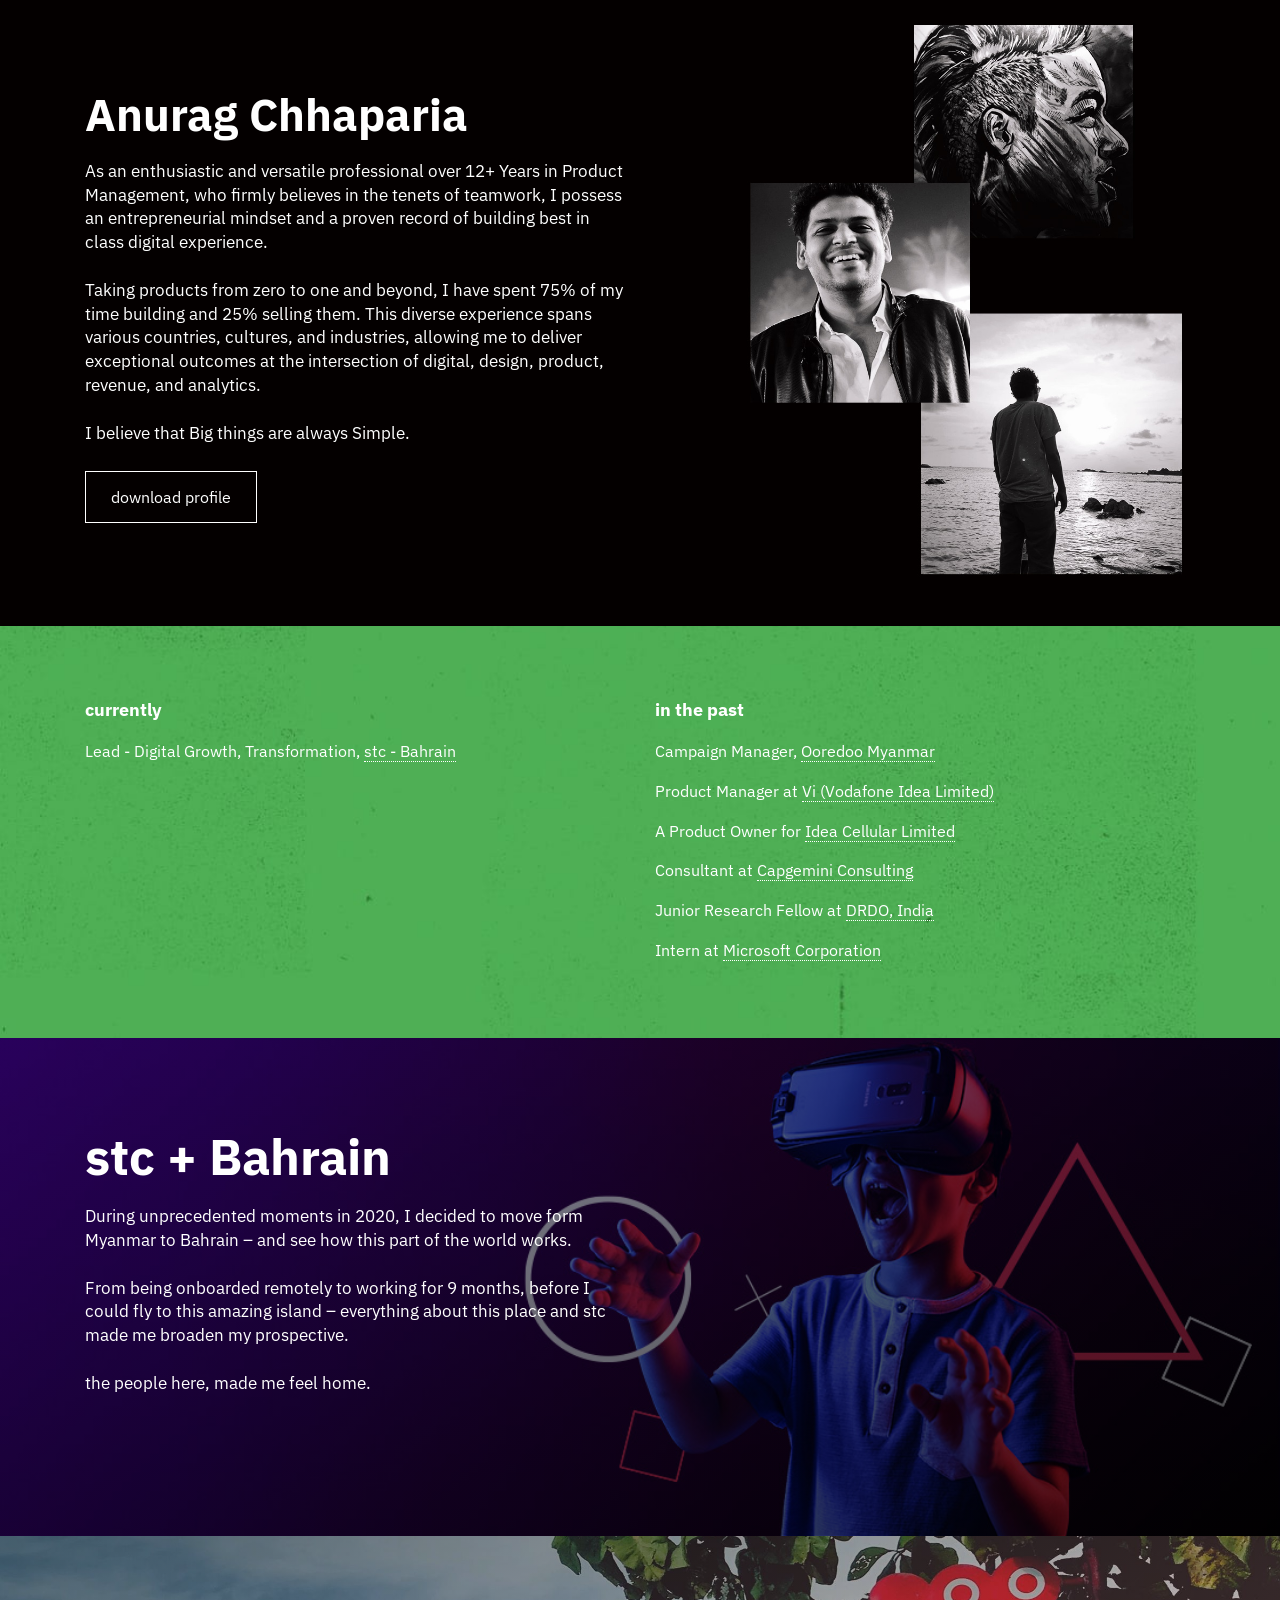
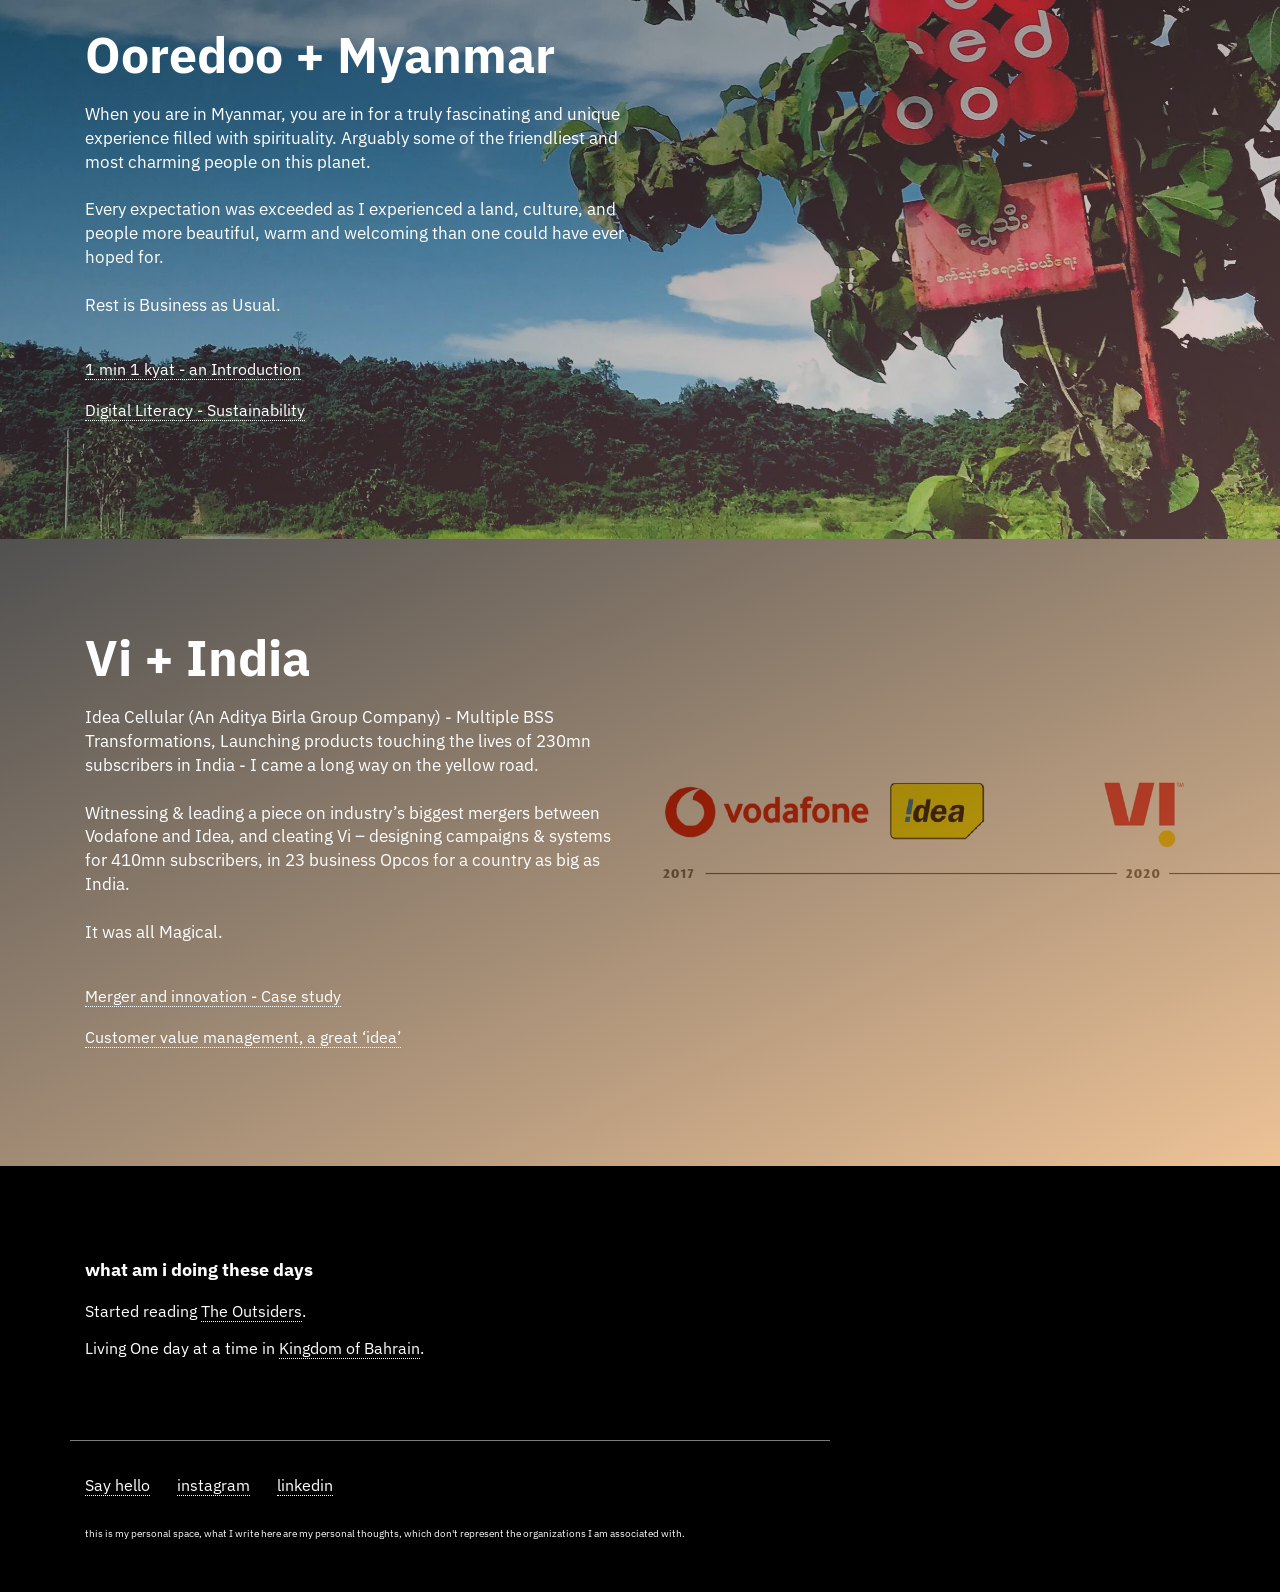
==== commit a44dfdea: "Update index.html" ====
--- a/index.html
+++ b/index.html
@@ -127,14 +127,13 @@
                 <div class="col-sm-6 col-9">
                     <div class="home-i1">Anurag Chhaparia</div>
                     <div class="home-i2">
-			  
-			I’m a tech-savvy business professional with a rich and diverse experience across different countries, cultures and categories.
-			    I’ve spent a decade with telecom operators - wearing multiple hats, sitting on all sides of the table.
+			  As an enthusiastic and versatile professional over 12+ Years in Product Management, who firmly believes in the tenets of teamwork, I possess an entrepreneurial mindset and a proven record of building best in class digital experience. 
                         <br><br>
-			     I build products/systems/solutions/process and scale them for profitable growth till they all can function without me.
-                        <br><br> I prefer “thinking-backwards” while designing the products, and I believe that Big things are always Simple.
+			     Taking products from zero to one and beyond, I have spent 75% of my time building and 25% selling them. This diverse experience spans various countries, cultures, and industries, allowing me to deliver exceptional outcomes at the intersection 
+of digital, design, product, revenue, and analytics.
+                        <br><br> I believe that Big things are always Simple.
 		     </div>
-			    <p style="margin-top: 20px;"> <a target="_blank" style="border: 1px solid #ffffff; padding: 15px 25px;" href="docs/AnuragChh_PM_10Years_BH.pdf">download profile</a> </p>
+			    <p style="margin-top: 20px;"> <a target="_blank" style="border: 1px solid #ffffff; padding: 15px 25px;" href="docs/Anurag_Product_Lead_12Years.pdf">download profile</a> </p>
                 </div>
             </div>
         </div>
